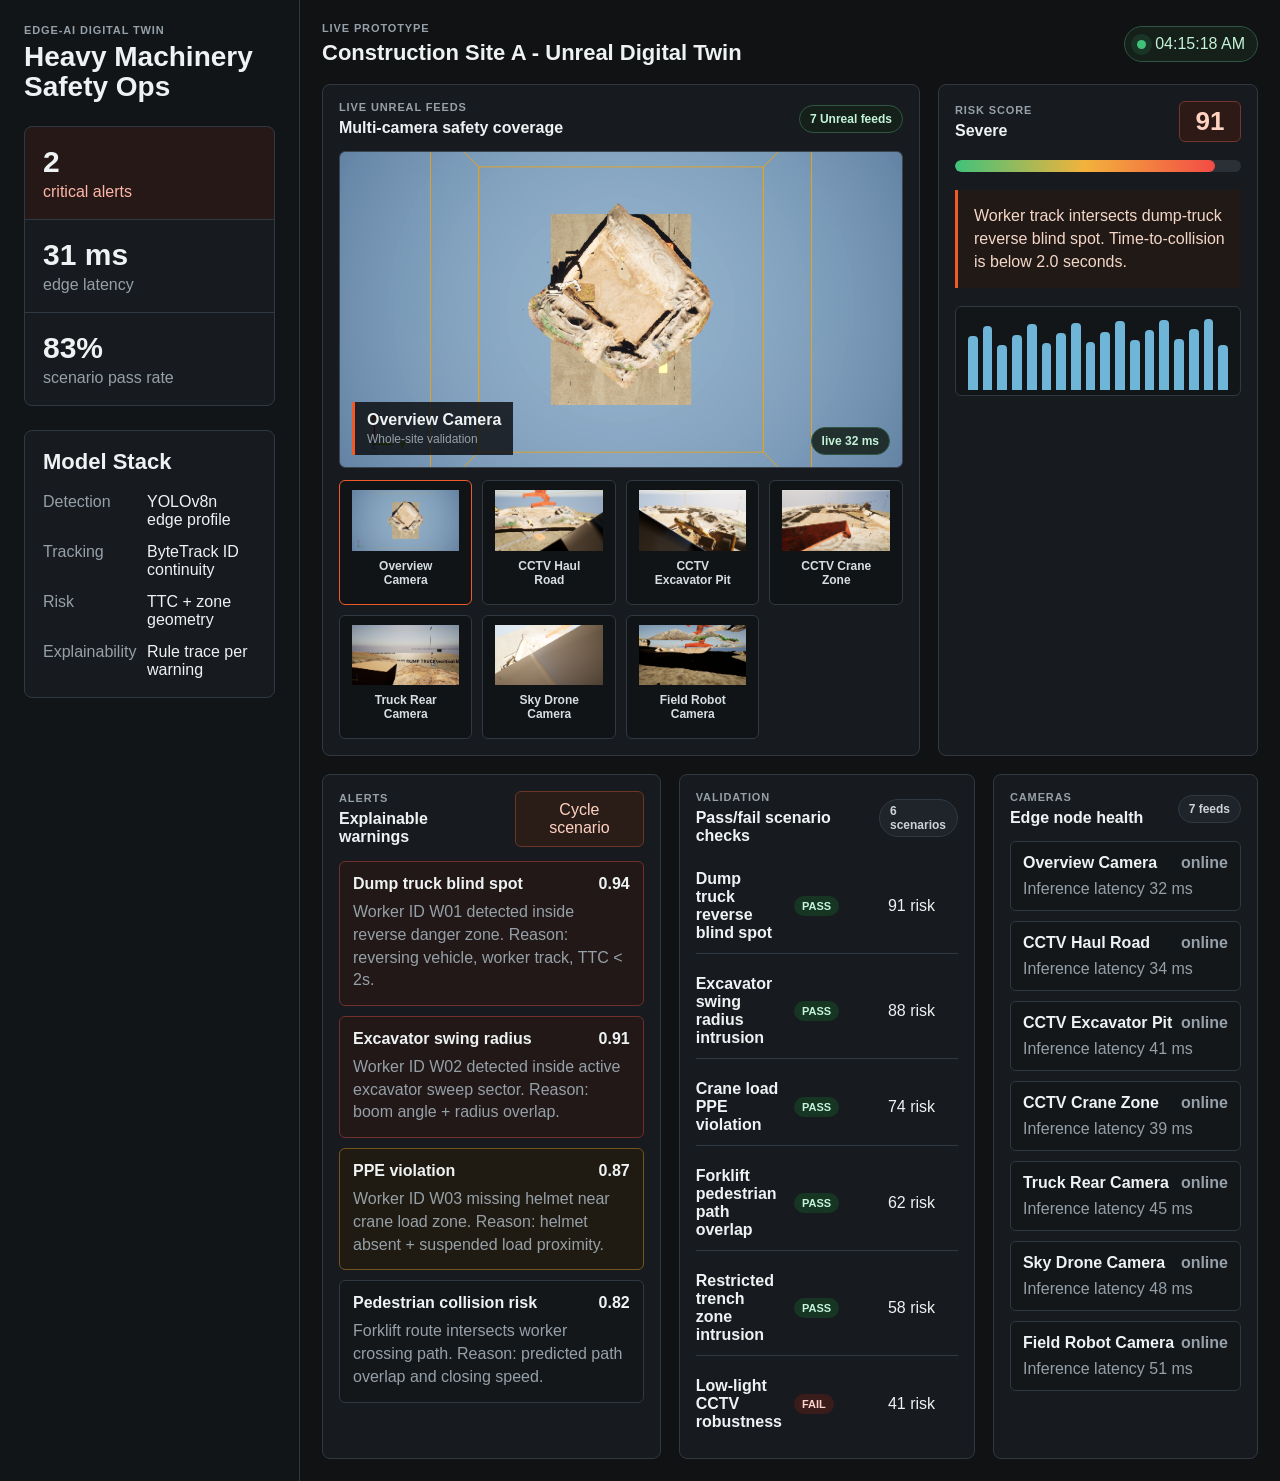
==== dashboard/index.html @ c3d8e2f4 "Add construction safety dashboard prototype" ====
<!doctype html>
<html lang="en">
  <head>
    <meta charset="utf-8" />
    <meta name="viewport" content="width=device-width, initial-scale=1" />
    <title>Construction Safety Twin Dashboard</title>
    <link rel="stylesheet" href="/dashboard/styles.css" />
  </head>
  <body>
    <main class="shell">
      <aside class="rail" aria-label="System summary">
        <div>
          <p class="eyebrow">Edge-AI Digital Twin</p>
          <h1>Heavy Machinery Safety Ops</h1>
        </div>
        <section class="status-stack" aria-label="Live system status">
          <div class="status-item critical">
            <span class="status-value" id="criticalCount">2</span>
            <span>critical alerts</span>
          </div>
          <div class="status-item">
            <span class="status-value" id="latencyNow">38 ms</span>
            <span>edge latency</span>
          </div>
          <div class="status-item">
            <span class="status-value" id="passRate">83%</span>
            <span>scenario pass rate</span>
          </div>
        </section>
        <section class="model-box">
          <h2>Model Stack</h2>
          <dl>
            <div><dt>Detection</dt><dd>YOLOv8n edge profile</dd></div>
            <div><dt>Tracking</dt><dd>ByteTrack ID continuity</dd></div>
            <div><dt>Risk</dt><dd>TTC + zone geometry</dd></div>
            <div><dt>Explainability</dt><dd>Rule trace per warning</dd></div>
          </dl>
        </section>
      </aside>

      <section class="workspace">
        <header class="topbar">
          <div>
            <p class="eyebrow">Live Prototype</p>
            <h2>Construction Site A - Unreal Digital Twin</h2>
          </div>
          <div class="run-state">
            <span class="pulse"></span>
            <span id="clock">Running</span>
          </div>
        </header>

        <section class="hero-grid">
          <article class="camera-panel">
            <div class="panel-head">
              <div>
                <p class="eyebrow">Live Unreal Feeds</p>
                <h3>Multi-camera safety coverage</h3>
              </div>
              <span class="badge live" id="feedState">Unreal feed</span>
            </div>
            <div class="active-feed" id="activeFeed"></div>
            <div class="feed-grid" id="feedGrid"></div>
          </article>

          <article class="risk-panel">
            <div class="panel-head">
              <div>
                <p class="eyebrow">Risk Score</p>
                <h3 id="riskLabel">Severe</h3>
              </div>
              <span class="score" id="riskScore">91</span>
            </div>
            <div class="risk-meter" aria-hidden="true">
              <span id="riskBar"></span>
            </div>
            <div class="reason-box" id="reasonBox">
              Worker track intersects dump-truck reverse blind spot. Time-to-collision is below 2.0 seconds.
            </div>
            <div class="latency-chart" id="latencyChart" aria-label="Latency history"></div>
          </article>
        </section>

        <section class="content-grid">
          <article class="panel alerts">
            <div class="panel-head">
              <div>
                <p class="eyebrow">Alerts</p>
                <h3>Explainable warnings</h3>
              </div>
              <button id="cycleAlert" type="button">Cycle scenario</button>
            </div>
            <div id="alertList" class="alert-list"></div>
          </article>

          <article class="panel">
            <div class="panel-head">
              <div>
                <p class="eyebrow">Validation</p>
                <h3>Pass/fail scenario checks</h3>
              </div>
              <span class="badge">6 scenarios</span>
            </div>
            <div id="validationTable" class="validation-table"></div>
          </article>

          <article class="panel">
            <div class="panel-head">
              <div>
                <p class="eyebrow">Cameras</p>
                <h3>Edge node health</h3>
              </div>
              <span class="badge">7 feeds</span>
            </div>
            <div id="cameraGrid" class="camera-grid"></div>
          </article>
        </section>
      </section>
    </main>
    <script src="/dashboard/app.js"></script>
  </body>
</html>
---- dashboard/styles.css ----
:root {
  color-scheme: dark;
  --bg: #101214;
  --panel: #171b1f;
  --panel-2: #1e2429;
  --line: #303941;
  --text: #eef2f3;
  --muted: #96a0a8;
  --accent: #f05a28;
  --amber: #f3b23c;
  --green: #40c27a;
  --red: #f24b45;
  --blue: #6fb5d8;
  --radius: 8px;
  font-family: "Segoe UI", Arial, sans-serif;
}

* {
  box-sizing: border-box;
}

body {
  margin: 0;
  min-height: 100dvh;
  background: var(--bg);
  color: var(--text);
}

button {
  border: 1px solid #6a3626;
  border-radius: 6px;
  background: #2a1d18;
  color: #ffd2c1;
  cursor: pointer;
  font: inherit;
  padding: 9px 12px;
}

button:active {
  transform: translateY(1px);
}

.shell {
  display: grid;
  grid-template-columns: 300px minmax(0, 1fr);
  min-height: 100dvh;
}

.rail {
  display: flex;
  flex-direction: column;
  gap: 24px;
  padding: 24px;
  border-right: 1px solid var(--line);
  background: #121518;
}

.eyebrow {
  margin: 0 0 6px;
  color: var(--muted);
  font-size: 11px;
  font-weight: 700;
  letter-spacing: 0.08em;
  text-transform: uppercase;
}

h1,
h2,
h3 {
  margin: 0;
  letter-spacing: 0;
}

h1 {
  font-size: 28px;
  line-height: 1.08;
}

h2 {
  font-size: 22px;
}

h3 {
  font-size: 16px;
}

.status-stack,
.model-box,
.panel,
.camera-panel,
.risk-panel {
  border: 1px solid var(--line);
  border-radius: var(--radius);
  background: var(--panel);
}

.status-stack {
  display: grid;
  gap: 1px;
  overflow: hidden;
  background: var(--line);
}

.status-item {
  display: grid;
  gap: 4px;
  padding: 18px;
  background: var(--panel);
  color: var(--muted);
}

.status-item.critical {
  background: #261817;
  color: #ffb6a7;
}

.status-value {
  color: var(--text);
  font-size: 30px;
  font-weight: 800;
}

.model-box {
  padding: 18px;
}

.model-box dl {
  display: grid;
  gap: 14px;
  margin: 18px 0 0;
}

.model-box div {
  display: grid;
  grid-template-columns: 92px 1fr;
  gap: 12px;
}

dt {
  color: var(--muted);
}

dd {
  margin: 0;
}

.workspace {
  min-width: 0;
  padding: 22px;
}

.topbar,
.panel-head {
  display: flex;
  align-items: center;
  justify-content: space-between;
  gap: 16px;
}

.topbar {
  margin-bottom: 18px;
}

.run-state {
  display: inline-flex;
  align-items: center;
  gap: 9px;
  border: 1px solid #2f5643;
  border-radius: 999px;
  padding: 8px 12px;
  color: #c3f3d8;
  background: #142019;
}

.pulse {
  width: 9px;
  height: 9px;
  border-radius: 50%;
  background: var(--green);
  box-shadow: 0 0 0 6px rgb(64 194 122 / 0.12);
}

.hero-grid {
  display: grid;
  grid-template-columns: minmax(0, 1.65fr) minmax(320px, 0.75fr);
  gap: 18px;
}

.camera-panel,
.risk-panel,
.panel {
  padding: 16px;
}

.active-feed {
  position: relative;
  overflow: hidden;
  margin-top: 14px;
  border: 1px solid #3a444d;
  border-radius: 6px;
  aspect-ratio: 16 / 9;
  background: #0b0d0f;
}

.active-feed img {
  width: 100%;
  height: 100%;
  object-fit: cover;
  filter: contrast(1.06) saturate(1.02);
}

.feed-overlay {
  position: absolute;
  left: 12px;
  right: 12px;
  bottom: 12px;
  display: flex;
  align-items: end;
  justify-content: space-between;
  gap: 12px;
}

.feed-title {
  border-left: 3px solid var(--accent);
  padding: 9px 12px;
  background: rgb(10 12 14 / 0.82);
}

.feed-title strong,
.feed-title span {
  display: block;
}

.feed-title span {
  color: var(--muted);
  font-size: 12px;
  margin-top: 3px;
}

.feed-status {
  border: 1px solid #2f5643;
  border-radius: 999px;
  padding: 6px 10px;
  background: rgb(20 32 25 / 0.86);
  color: #c3f3d8;
  font-size: 12px;
  font-weight: 700;
}

.feed-grid {
  display: grid;
  grid-template-columns: repeat(4, minmax(0, 1fr));
  gap: 10px;
  margin-top: 12px;
}

.feed-tile {
  overflow: hidden;
  border: 1px solid var(--line);
  border-radius: 6px;
  background: #101417;
  cursor: pointer;
}

.feed-tile.active {
  border-color: var(--accent);
}

.feed-tile img {
  display: block;
  width: 100%;
  aspect-ratio: 16 / 9;
  object-fit: cover;
}

.feed-tile span {
  display: block;
  padding: 8px 9px;
  color: #d7dee2;
  font-size: 12px;
  font-weight: 700;
}

.badge,
.score {
  display: inline-flex;
  align-items: center;
  min-height: 28px;
  border: 1px solid var(--line);
  border-radius: 999px;
  padding: 4px 10px;
  color: #cad3d8;
  background: var(--panel-2);
  font-size: 12px;
  font-weight: 700;
}

.badge.live {
  border-color: #2f5643;
  color: #c3f3d8;
  background: #142019;
}

.score {
  min-width: 62px;
  justify-content: center;
  border-radius: 6px;
  border-color: #74352d;
  color: #ffd2c1;
  background: #2d1916;
  font-size: 26px;
}

.risk-meter {
  height: 12px;
  margin: 18px 0;
  overflow: hidden;
  border-radius: 999px;
  background: #2a3036;
}

.risk-meter span {
  display: block;
  height: 100%;
  width: 91%;
  border-radius: inherit;
  background: linear-gradient(90deg, var(--green), var(--amber), var(--red));
  transition: width 240ms ease;
}

.reason-box {
  min-height: 88px;
  border-left: 3px solid var(--accent);
  padding: 14px 14px 14px 16px;
  background: #201916;
  color: #f5d7c8;
  line-height: 1.45;
}

.latency-chart {
  display: grid;
  grid-template-columns: repeat(18, 1fr);
  align-items: end;
  gap: 5px;
  height: 90px;
  margin-top: 18px;
  padding: 12px;
  border: 1px solid var(--line);
  border-radius: 6px;
  background: #121619;
}

.latency-chart span {
  min-height: 8px;
  border-radius: 4px 4px 0 0;
  background: var(--blue);
}

.content-grid {
  display: grid;
  grid-template-columns: 1.15fr 1fr 0.9fr;
  gap: 18px;
  margin-top: 18px;
}

.alert-list,
.validation-table,
.camera-grid {
  display: grid;
  gap: 10px;
  margin-top: 14px;
}

.alert {
  display: grid;
  gap: 8px;
  padding: 13px;
  border: 1px solid var(--line);
  border-radius: 6px;
  background: #13171a;
}

.alert.critical {
  border-color: #70302b;
  background: #211817;
}

.alert.high {
  border-color: #73541e;
  background: #201b12;
}

.alert-title {
  display: flex;
  justify-content: space-between;
  gap: 12px;
  font-weight: 800;
}

.alert p {
  margin: 0;
  color: var(--muted);
  line-height: 1.42;
}

.row {
  display: grid;
  grid-template-columns: 1fr 82px 70px;
  gap: 12px;
  align-items: center;
  padding: 11px 0;
  border-bottom: 1px solid var(--line);
}

.row:last-child {
  border-bottom: 0;
}

.result {
  justify-self: start;
  border-radius: 999px;
  padding: 4px 8px;
  font-size: 11px;
  font-weight: 800;
}

.pass {
  color: #c3f3d8;
  background: #163522;
}

.fail {
  color: #ffd2ce;
  background: #3a1d1b;
}

.camera {
  display: grid;
  gap: 8px;
  padding: 12px;
  border: 1px solid var(--line);
  border-radius: 6px;
  background: #13171a;
}

.camera strong {
  display: flex;
  justify-content: space-between;
}

.camera span {
  color: var(--muted);
}

@media (max-width: 1100px) {
  .shell,
  .hero-grid,
  .content-grid {
    grid-template-columns: 1fr;
  }

  .rail {
    border-right: 0;
    border-bottom: 1px solid var(--line);
  }
}

@media (max-width: 900px) {
  .feed-grid {
    grid-template-columns: repeat(2, minmax(0, 1fr));
  }
}

@media (max-width: 680px) {
  .workspace,
  .rail {
    padding: 16px;
  }

  .topbar,
  .panel-head {
    align-items: flex-start;
    flex-direction: column;
  }

  .row {
    grid-template-columns: 1fr;
  }

  .feed-grid {
    grid-template-columns: 1fr;
  }
}
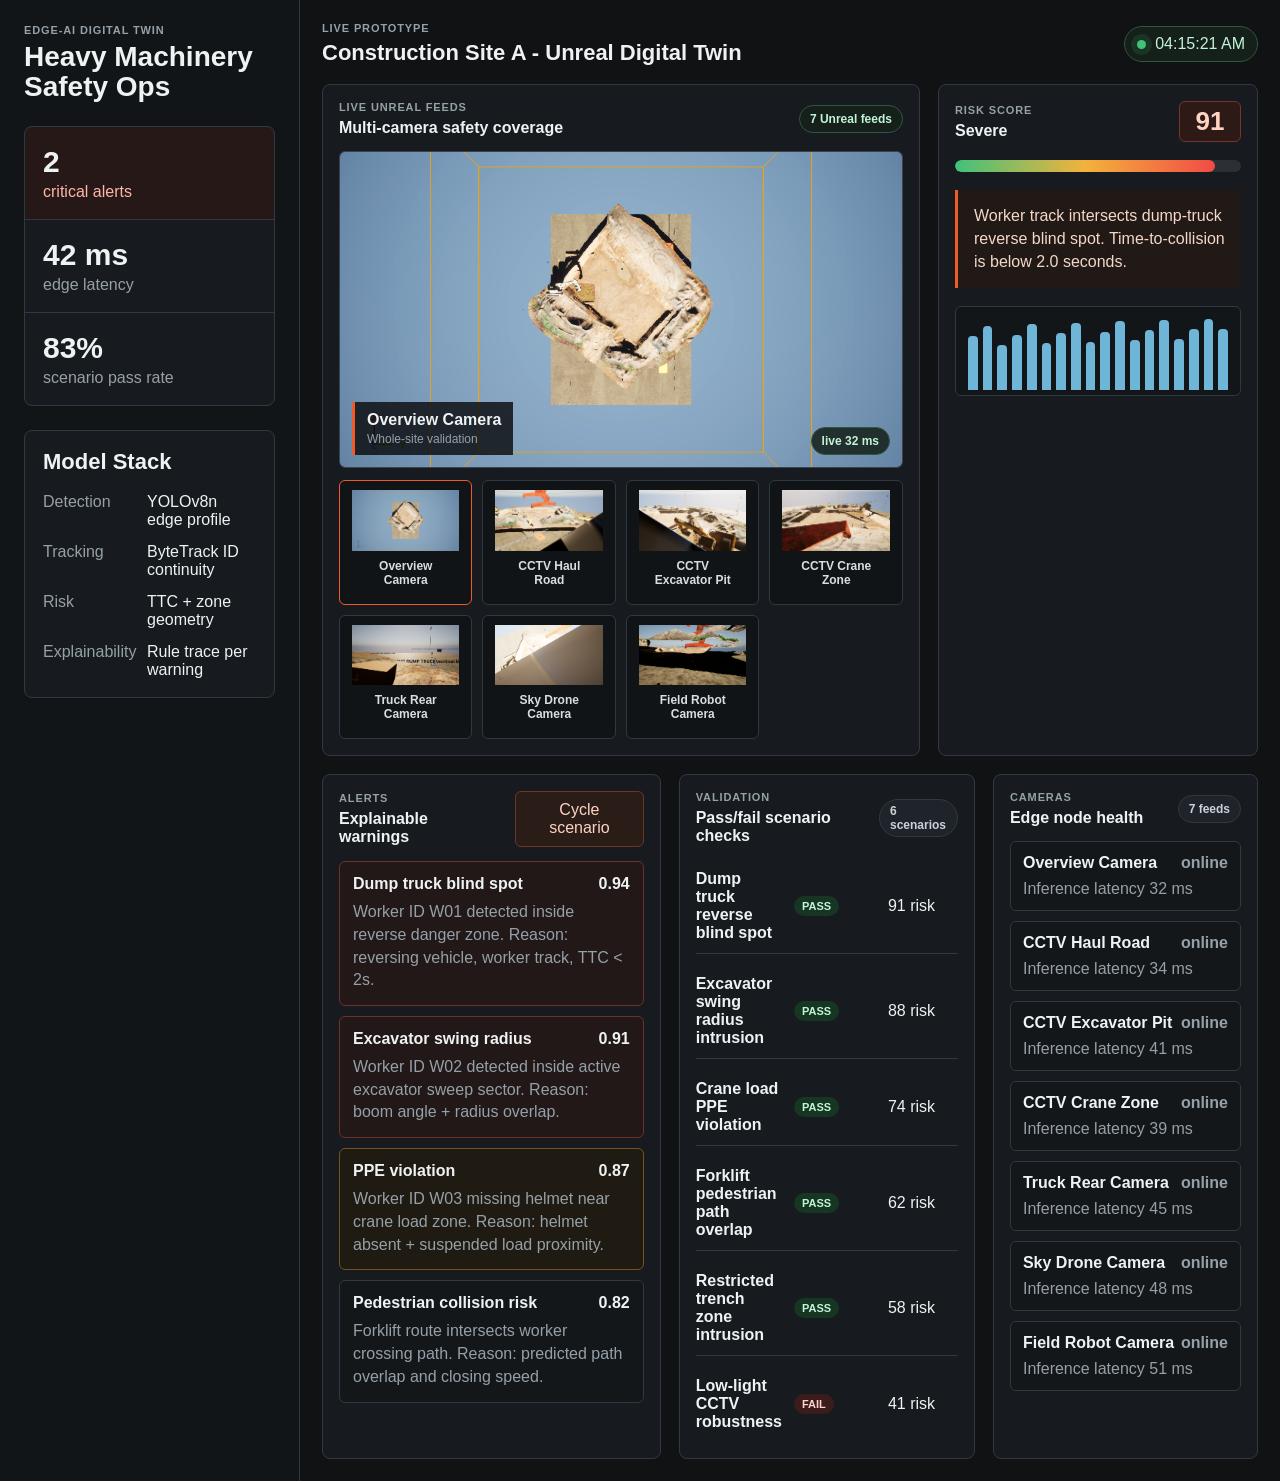
==== commit af44e3a2: "Use relative dashboard asset paths" ====
--- a/dashboard/index.html
+++ b/dashboard/index.html
@@ -4,7 +4,7 @@
     <meta charset="utf-8" />
     <meta name="viewport" content="width=device-width, initial-scale=1" />
     <title>Construction Safety Twin Dashboard</title>
-    <link rel="stylesheet" href="/dashboard/styles.css" />
+    <link rel="stylesheet" href="./styles.css" />
   </head>
   <body>
     <main class="shell">
@@ -117,6 +117,6 @@
         </section>
       </section>
     </main>
-    <script src="/dashboard/app.js"></script>
+    <script src="./app.js"></script>
   </body>
 </html>
